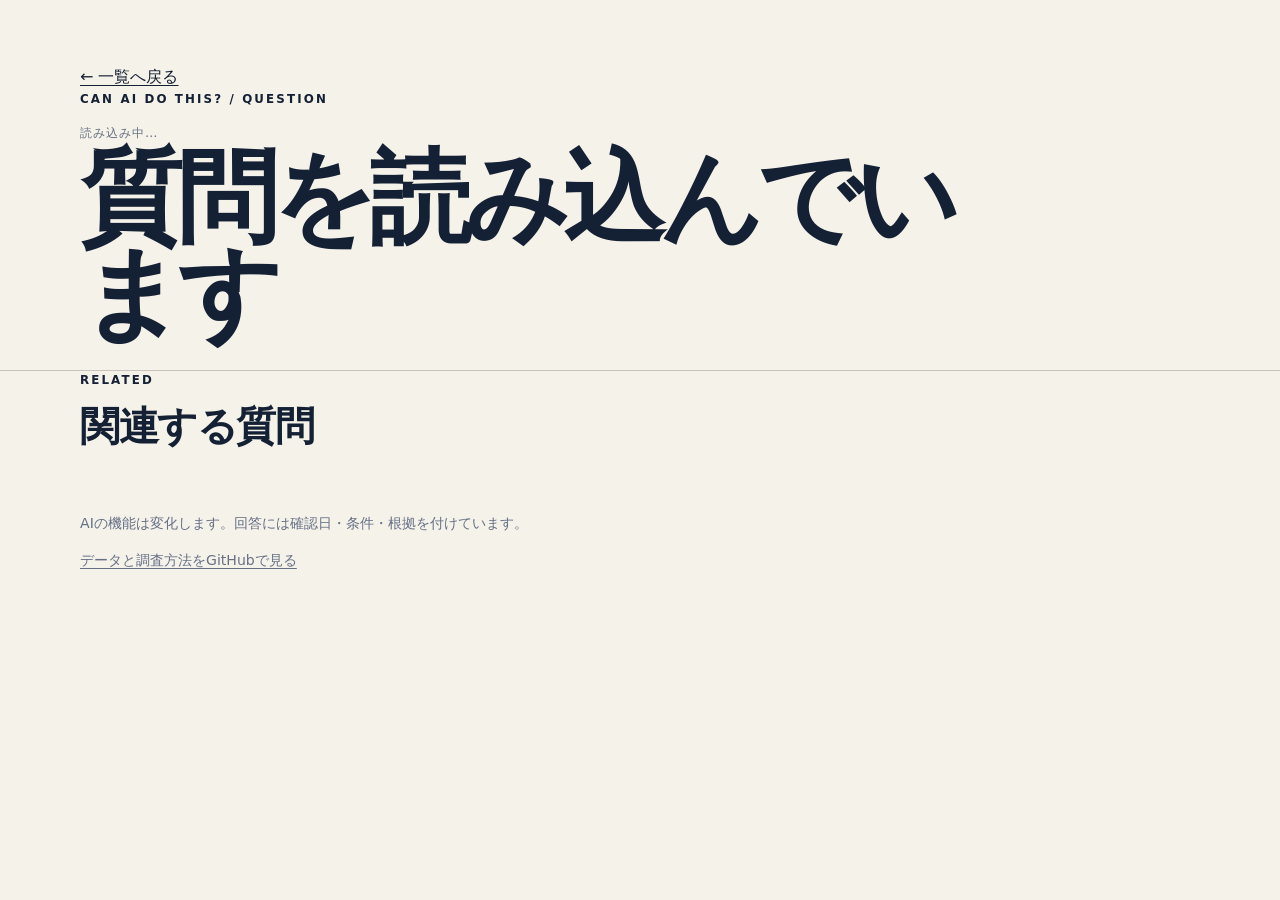
==== site/question.html @ d14f094f "Add dedicated question page" ====
<!doctype html>
<html lang="ja">
<head>
  <meta charset="utf-8">
  <meta name="viewport" content="width=device-width, initial-scale=1">
  <meta name="description" content="AIで実際に何ができるかを、公式情報と利用条件つきで確認する質問ページ。">
  <title>Can AI Do This?</title>
  <link rel="stylesheet" href="./styles.css">
</head>
<body>
  <header class="masthead question-masthead">
    <div class="wrap">
      <a class="back-link" href="./">← 一覧へ戻る</a>
      <p class="eyebrow">CAN AI DO THIS? / QUESTION</p>
      <p id="question-meta" class="question-id">読み込み中…</p>
      <h1 id="question-title" class="question-page-title">質問を読み込んでいます</h1>
      <div id="question-badge" class="question-page-badge"></div>
    </div>
  </header>

  <main class="wrap question-page">
    <section aria-label="回答">
      <div id="question-answers"></div>
      <p id="question-community" class="community" hidden></p>
    </section>

    <section class="related-section" aria-labelledby="related-heading">
      <p class="section-kicker">RELATED</p>
      <h2 id="related-heading" class="section-title">関連する質問</h2>
      <ul id="related-list" class="related-list"></ul>
    </section>

    <div id="question-error" class="error" hidden>
      <p>質問を読み込めませんでした。</p>
      <p class="muted"><a href="./">一覧から探し直す</a></p>
    </div>
  </main>

  <footer class="wrap footer">
    <p>
      AIの機能は変化します。回答には確認日・条件・根拠を付けています。
    </p>
    <p>
      <a href="https://github.com/Josh-Temple/can-ai-do-this">データと調査方法をGitHubで見る</a>
    </p>
  </footer>

  <script src="./question.js" defer></script>
</body>
</html>
---- site/styles.css ----
:root {
  --paper: #f5f2ea;
  --ink: #142033;
  --muted: #667085;
  --line: #c9c4b9;
  --soft: #e9e4d9;
  --yes: #1f6b4f;
  --partial: #8a5a12;
  --no: #8a2f2f;
  --unknown: #5d6470;
  --max: 1120px;
}

* { box-sizing: border-box; }

html {
  color-scheme: light;
  scroll-behavior: smooth;
}

body {
  margin: 0;
  background: var(--paper);
  color: var(--ink);
  font-family: Inter, "Noto Sans JP", ui-sans-serif, system-ui, -apple-system, BlinkMacSystemFont, "Segoe UI", sans-serif;
  line-height: 1.6;
}

a {
  color: inherit;
  text-underline-offset: 0.18em;
}

.wrap {
  width: min(var(--max), calc(100% - 36px));
  margin: 0 auto;
}

.masthead {
  padding: 64px 0 28px;
  border-bottom: 1px solid var(--line);
}

.eyebrow,
.section-kicker {
  margin: 0 0 14px;
  font-size: 0.74rem;
  letter-spacing: 0.18em;
  font-weight: 750;
}

h1 {
  margin: 0;
  max-width: 900px;
  font-size: clamp(2.6rem, 8vw, 6.4rem);
  line-height: 0.94;
  letter-spacing: -0.06em;
  font-weight: 760;
}

.lede {
  margin: 24px 0 0;
  font-size: clamp(1rem, 2.2vw, 1.3rem);
  color: var(--muted);
}

.search-row {
  display: grid;
  grid-template-columns: minmax(0, 1fr) 210px;
  gap: 18px;
  margin-top: 42px;
}

input,
select {
  width: 100%;
  border: 0;
  border-bottom: 2px solid var(--ink);
  border-radius: 0;
  background: transparent;
  color: var(--ink);
  font: inherit;
  padding: 12px 2px;
}

input {
  font-size: clamp(1.05rem, 2.2vw, 1.45rem);
}

select {
  font-size: 0.98rem;
}

input:focus,
select:focus {
  outline: 3px solid rgba(20, 32, 51, 0.13);
  outline-offset: 4px;
}

.meta-row {
  display: flex;
  justify-content: space-between;
  gap: 20px;
  padding-top: 14px;
  color: var(--muted);
  font-size: 0.86rem;
}

.comparison-section,
.detail-section {
  padding-top: 44px;
}

.section-head {
  display: flex;
  justify-content: space-between;
  align-items: end;
  gap: 28px;
  padding-bottom: 16px;
}

.section-title {
  margin: 0;
  font-size: clamp(1.65rem, 3.5vw, 2.5rem);
  letter-spacing: -0.035em;
  line-height: 1.1;
}

.section-note {
  max-width: 460px;
  margin: 0;
  color: var(--muted);
  font-size: 0.9rem;
}

.comparison-wrap {
  overflow-x: auto;
  border-top: 2px solid var(--ink);
  border-bottom: 1px solid var(--line);
}

.comparison-table {
  width: 100%;
  min-width: 860px;
  border-collapse: collapse;
  font-size: 0.88rem;
}

.comparison-table th,
.comparison-table td {
  padding: 14px 12px;
  border-bottom: 1px solid var(--line);
  vertical-align: top;
  text-align: left;
}

.comparison-table th {
  font-size: 0.73rem;
  letter-spacing: 0.08em;
  text-transform: uppercase;
  color: var(--muted);
  font-weight: 700;
}

.comparison-table tr:last-child td {
  border-bottom: 0;
}

.task-cell {
  min-width: 310px;
  font-size: 0.96rem;
  font-weight: 650;
}

#results {
  padding: 0 0 64px;
  border-top: 2px solid var(--ink);
}

.question {
  border-bottom: 1px solid var(--line);
  padding: 34px 0 30px;
  scroll-margin-top: 18px;
}

.question-head {
  display: grid;
  grid-template-columns: minmax(0, 1fr) auto;
  gap: 22px;
  align-items: start;
}

.question-id {
  margin: 0 0 7px;
  color: var(--muted);
  font-size: 0.78rem;
  letter-spacing: 0.08em;
  text-transform: uppercase;
}

.question h2 {
  margin: 0;
  max-width: 860px;
  font-size: clamp(1.4rem, 3.2vw, 2.15rem);
  line-height: 1.2;
  letter-spacing: -0.025em;
}

.answer-badge {
  display: inline-block;
  border: 1px solid currentColor;
  padding: 5px 8px;
  font-size: 0.72rem;
  font-weight: 760;
  letter-spacing: 0.04em;
  white-space: nowrap;
}

.answer-badge.yes { color: var(--yes); }
.answer-badge.partial { color: var(--partial); }
.answer-badge.no { color: var(--no); }
.answer-badge.unknown { color: var(--unknown); }

.answer {
  display: grid;
  grid-template-columns: 190px minmax(0, 1fr);
  gap: 26px;
  margin-top: 26px;
}

.answer + .answer {
  border-top: 1px dashed var(--line);
  padding-top: 24px;
}

.answer-meta {
  font-size: 0.82rem;
  color: var(--muted);
}

.answer-meta strong {
  display: block;
  color: var(--ink);
  font-size: 0.98rem;
  margin-bottom: 4px;
}

.answer-summary {
  margin-top: 0;
  font-size: 1.06rem;
}

.details {
  margin-top: 18px;
}

.details summary {
  cursor: pointer;
  width: fit-content;
  font-weight: 680;
}

.detail-grid {
  display: grid;
  grid-template-columns: 1fr 1fr;
  gap: 28px;
  margin-top: 20px;
}

.detail-grid h3,
.sources h3 {
  margin: 0 0 8px;
  font-size: 0.76rem;
  letter-spacing: 0.08em;
  text-transform: uppercase;
}

.detail-grid ul,
.sources ul {
  margin: 0;
  padding-left: 1.15rem;
}

.detail-grid li,
.sources li {
  margin: 0 0 7px;
}

.sources {
  margin-top: 22px;
  padding-top: 18px;
  border-top: 1px solid var(--soft);
}

.source-kind {
  color: var(--muted);
  font-size: 0.78rem;
}

.community {
  margin-top: 18px;
  color: var(--muted);
  font-size: 0.9rem;
}

.empty,
.error {
  padding: 64px 0;
  border-bottom: 1px solid var(--line);
}

.muted {
  color: var(--muted);
}

.footer {
  padding: 34px 0 60px;
  color: var(--muted);
  font-size: 0.88rem;
}

.footer p {
  max-width: 860px;
}

.sr-only {
  position: absolute;
  width: 1px;
  height: 1px;
  overflow: hidden;
  clip: rect(0, 0, 0, 0);
  white-space: nowrap;
}

@media (max-width: 720px) {
  .masthead { padding-top: 42px; }

  .search-row {
    grid-template-columns: 1fr;
    gap: 10px;
  }

  .meta-row,
  .section-head {
    align-items: flex-start;
    flex-direction: column;
    gap: 5px;
  }

  .comparison-section,
  .detail-section {
    padding-top: 36px;
  }

  .question-head {
    grid-template-columns: 1fr;
    gap: 14px;
  }

  .answer {
    grid-template-columns: 1fr;
    gap: 10px;
  }

  .detail-grid {
    grid-template-columns: 1fr;
  }
}
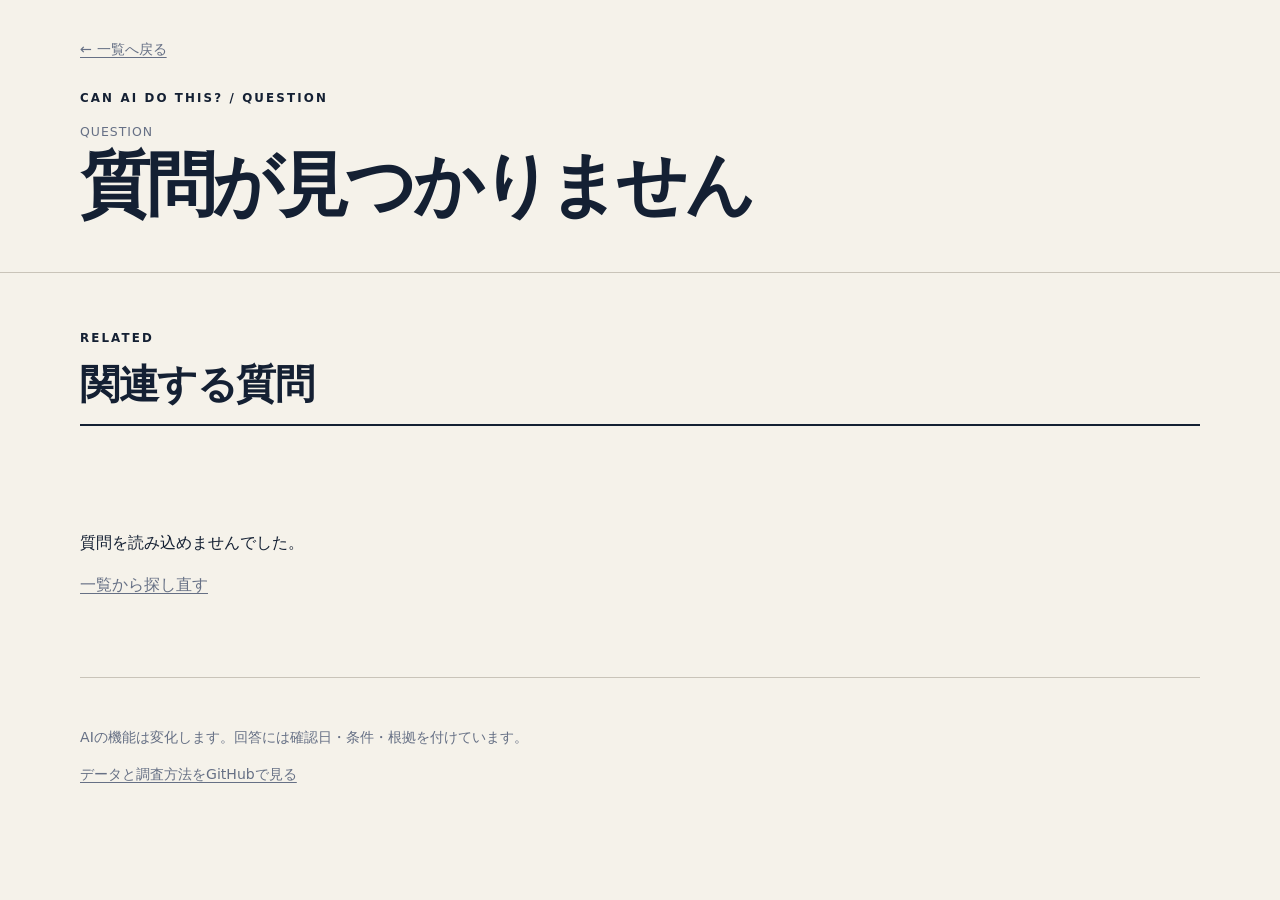
==== commit b25942b5: "Load shared freshness evaluator before page scripts" ====
--- a/site/question.html
+++ b/site/question.html
@@ -45,6 +45,7 @@
     </p>
   </footer>
 
+  <script src="./freshness.js" defer></script>
   <script src="./question.js" defer></script>
 </body>
 </html>
--- a/site/styles.css
+++ b/site/styles.css
@@ -366,3 +366,71 @@
     grid-template-columns: 1fr;
   }
 }
+
+
+.question-masthead {
+  padding-top: 36px;
+}
+
+.back-link {
+  display: inline-block;
+  margin-bottom: 28px;
+  color: var(--muted);
+  font-size: 0.9rem;
+}
+
+.question-page-title {
+  max-width: 980px;
+  font-size: clamp(2rem, 5.5vw, 4.6rem);
+  line-height: 1.04;
+}
+
+.question-page-badge {
+  margin-top: 22px;
+}
+
+.question-page {
+  padding-top: 12px;
+}
+
+.question-page-answer {
+  padding: 30px 0 34px;
+  margin-top: 0;
+  border-bottom: 1px solid var(--line);
+}
+
+.related-section {
+  padding: 44px 0 24px;
+}
+
+.related-list {
+  list-style: none;
+  margin: 18px 0 0;
+  padding: 0;
+  border-top: 2px solid var(--ink);
+}
+
+.related-list li {
+  display: flex;
+  justify-content: space-between;
+  gap: 24px;
+  padding: 15px 0;
+  border-bottom: 1px solid var(--line);
+}
+
+.related-list li span {
+  flex: 0 0 auto;
+  color: var(--muted);
+  font-size: 0.82rem;
+}
+
+@media (max-width: 720px) {
+  .question-page-answer {
+    padding-top: 24px;
+  }
+
+  .related-list li {
+    flex-direction: column;
+    gap: 3px;
+  }
+}
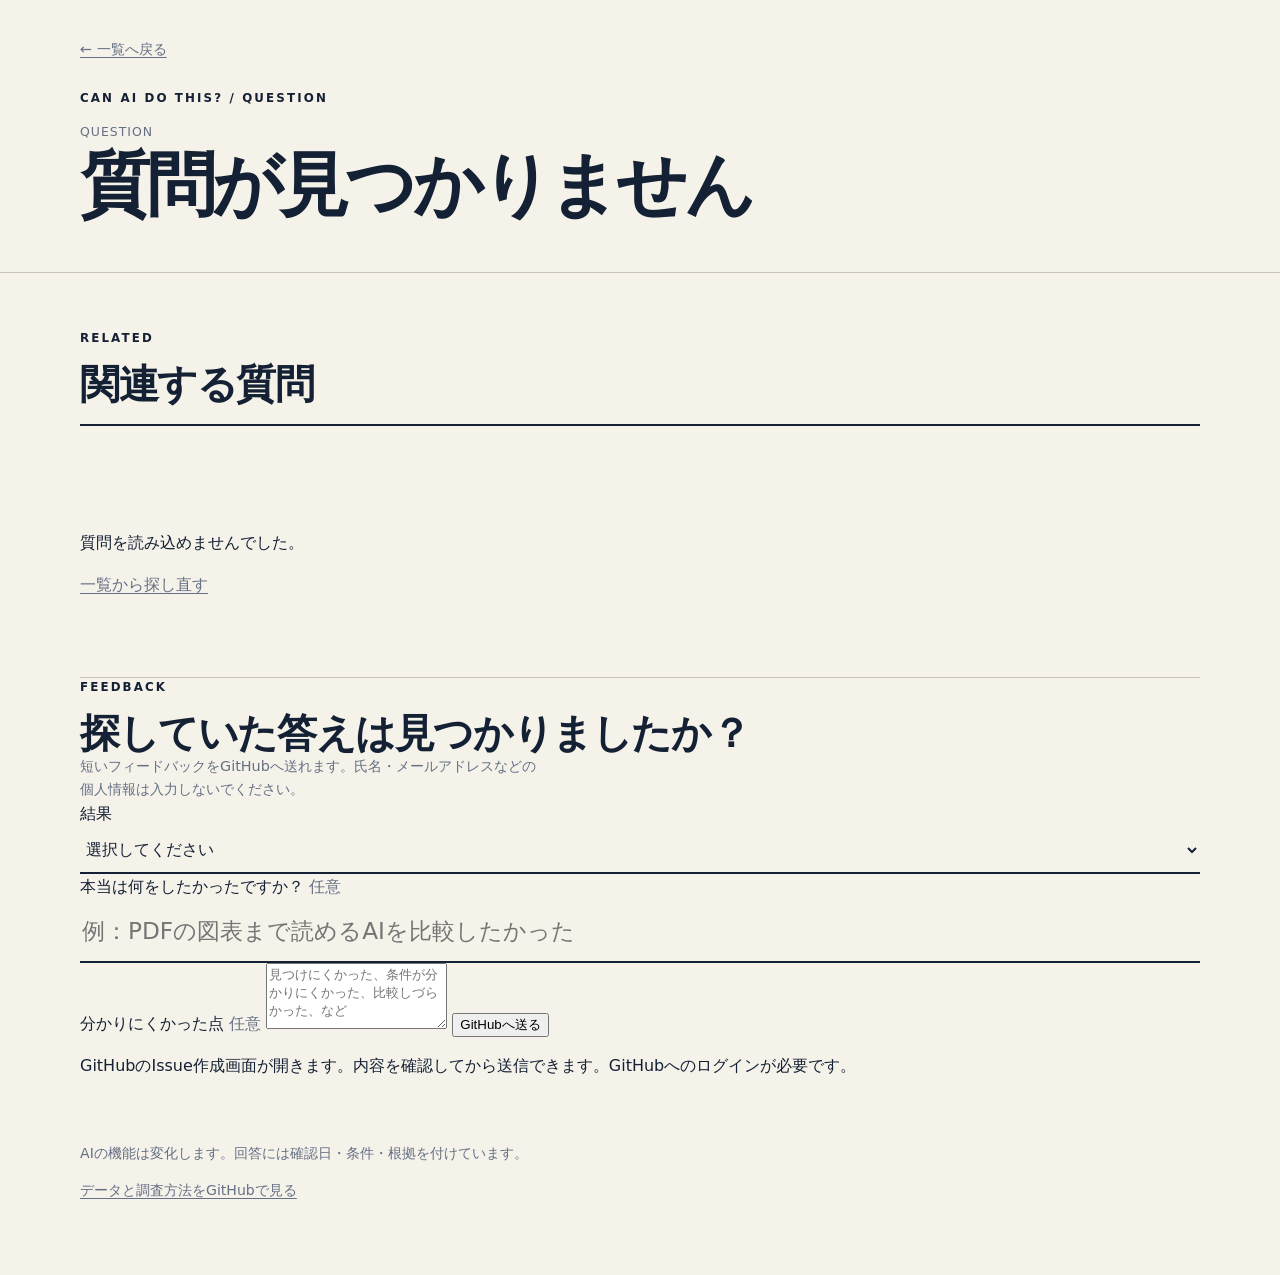
==== commit a1a179b9: "Add question-page feedback form" ====
--- a/site/question.html
+++ b/site/question.html
@@ -24,6 +24,13 @@
       <p id="question-community" class="community" hidden></p>
     </section>
 
+    <section id="comparison-peers-section" class="related-section" aria-labelledby="comparison-peers-heading" hidden>
+      <p class="section-kicker">COMPARE</p>
+      <h2 id="comparison-peers-heading" class="section-title">同じタスクを他製品で比較</h2>
+      <p class="section-note">同じカテゴリ内で、タスク検索語の重なりが大きい質問を表示します。各製品の回答と条件は個別ページで確認できます。</p>
+      <ul id="comparison-peers-list" class="related-list"></ul>
+    </section>
+
     <section class="related-section" aria-labelledby="related-heading">
       <p class="section-kicker">RELATED</p>
       <h2 id="related-heading" class="section-title">関連する質問</h2>
@@ -34,6 +41,31 @@
       <p>質問を読み込めませんでした。</p>
       <p class="muted"><a href="./">一覧から探し直す</a></p>
     </div>
+
+    <section class="feedback-section" aria-labelledby="feedback-heading">
+      <p class="section-kicker">FEEDBACK</p>
+      <h2 id="feedback-heading" class="section-title">探していた答えは見つかりましたか？</h2>
+      <p class="section-note feedback-note">短いフィードバックをGitHubへ送れます。氏名・メールアドレスなどの個人情報は入力しないでください。</p>
+
+      <form id="feedback-form" class="feedback-form">
+        <label for="feedback-outcome">結果</label>
+        <select id="feedback-outcome" required>
+          <option value="">選択してください</option>
+          <option value="見つかった">見つかった</option>
+          <option value="一部見つかった">一部見つかった</option>
+          <option value="見つからなかった">見つからなかった</option>
+        </select>
+
+        <label for="feedback-intent">本当は何をしたかったですか？ <span class="muted">任意</span></label>
+        <input id="feedback-intent" type="text" maxlength="300" autocomplete="off" placeholder="例：PDFの図表まで読めるAIを比較したかった">
+
+        <label for="feedback-confusion">分かりにくかった点 <span class="muted">任意</span></label>
+        <textarea id="feedback-confusion" rows="4" maxlength="1000" placeholder="見つけにくかった、条件が分かりにくかった、比較しづらかった、など"></textarea>
+
+        <button class="feedback-submit" type="submit">GitHubへ送る</button>
+        <p class="feedback-help">GitHubのIssue作成画面が開きます。内容を確認してから送信できます。GitHubへのログインが必要です。</p>
+      </form>
+    </section>
   </main>
 
   <footer class="wrap footer">
@@ -46,6 +78,7 @@
   </footer>
 
   <script src="./freshness.js" defer></script>
+  <script src="./feedback.js" defer></script>
   <script src="./question.js" defer></script>
 </body>
 </html>
--- a/site/styles.css
+++ b/site/styles.css
@@ -71,6 +71,38 @@
   margin-top: 42px;
 }
 
+.quick-queries {
+  display: flex;
+  flex-wrap: wrap;
+  gap: 7px 12px;
+  align-items: center;
+  margin-top: 14px;
+  color: var(--muted);
+  font-size: 0.82rem;
+}
+
+.quick-queries button {
+  appearance: none;
+  border: 0;
+  border-bottom: 1px solid var(--line);
+  border-radius: 0;
+  background: transparent;
+  color: var(--ink);
+  cursor: pointer;
+  font: inherit;
+  padding: 2px 0;
+}
+
+.quick-queries button:hover,
+.quick-queries button:focus-visible {
+  border-bottom-color: var(--ink);
+}
+
+.quick-queries button:focus-visible {
+  outline: 3px solid rgba(20, 32, 51, 0.13);
+  outline-offset: 3px;
+}
+
 input,
 select {
   width: 100%;
@@ -340,6 +372,65 @@
     gap: 10px;
   }
 
+  .quick-queries {
+    gap: 6px 10px;
+  }
+
+  .comparison-wrap {
+    overflow-x: visible;
+  }
+
+  .comparison-table {
+    min-width: 0;
+  }
+
+  .comparison-table thead {
+    display: none;
+  }
+
+  .comparison-table,
+  .comparison-table tbody,
+  .comparison-table tr {
+    display: block;
+    width: 100%;
+  }
+
+  .comparison-table tr {
+    padding: 14px 0;
+    border-bottom: 1px solid var(--line);
+  }
+
+  .comparison-table tr:last-child {
+    border-bottom: 0;
+  }
+
+  .comparison-table td {
+    display: grid;
+    grid-template-columns: 6.7rem minmax(0, 1fr);
+    gap: 10px;
+    padding: 4px 0;
+    border-bottom: 0;
+  }
+
+  .comparison-table td::before {
+    content: attr(data-label);
+    color: var(--muted);
+    font-size: 0.72rem;
+    font-weight: 700;
+    letter-spacing: 0.05em;
+  }
+
+  .comparison-table .task-cell {
+    display: block;
+    min-width: 0;
+    padding-bottom: 9px;
+    font-size: 1rem;
+  }
+
+  .comparison-table .task-cell::before {
+    display: none;
+  }
+
   .meta-row,
   .section-head {
     align-items: flex-start;
@@ -434,3 +525,37 @@
     gap: 3px;
   }
 }
+
+
+.review-hint {
+  margin-top: 4px;
+  color: var(--muted);
+  font-size: 0.72rem;
+  white-space: nowrap;
+}
+
+.review-hint.due,
+.freshness-due {
+  color: var(--partial);
+  font-weight: 720;
+}
+
+.freshness-warning {
+  margin: 0 0 16px;
+  padding: 11px 14px;
+  border-left: 3px solid var(--partial);
+  background: var(--soft);
+  font-size: 0.9rem;
+}
+
+.freshness-flag {
+  display: inline-block;
+  margin-left: 10px;
+  border: 1px solid var(--partial);
+  padding: 5px 8px;
+  color: var(--partial);
+  font-size: 0.72rem;
+  font-weight: 760;
+  letter-spacing: 0.04em;
+  white-space: nowrap;
+}
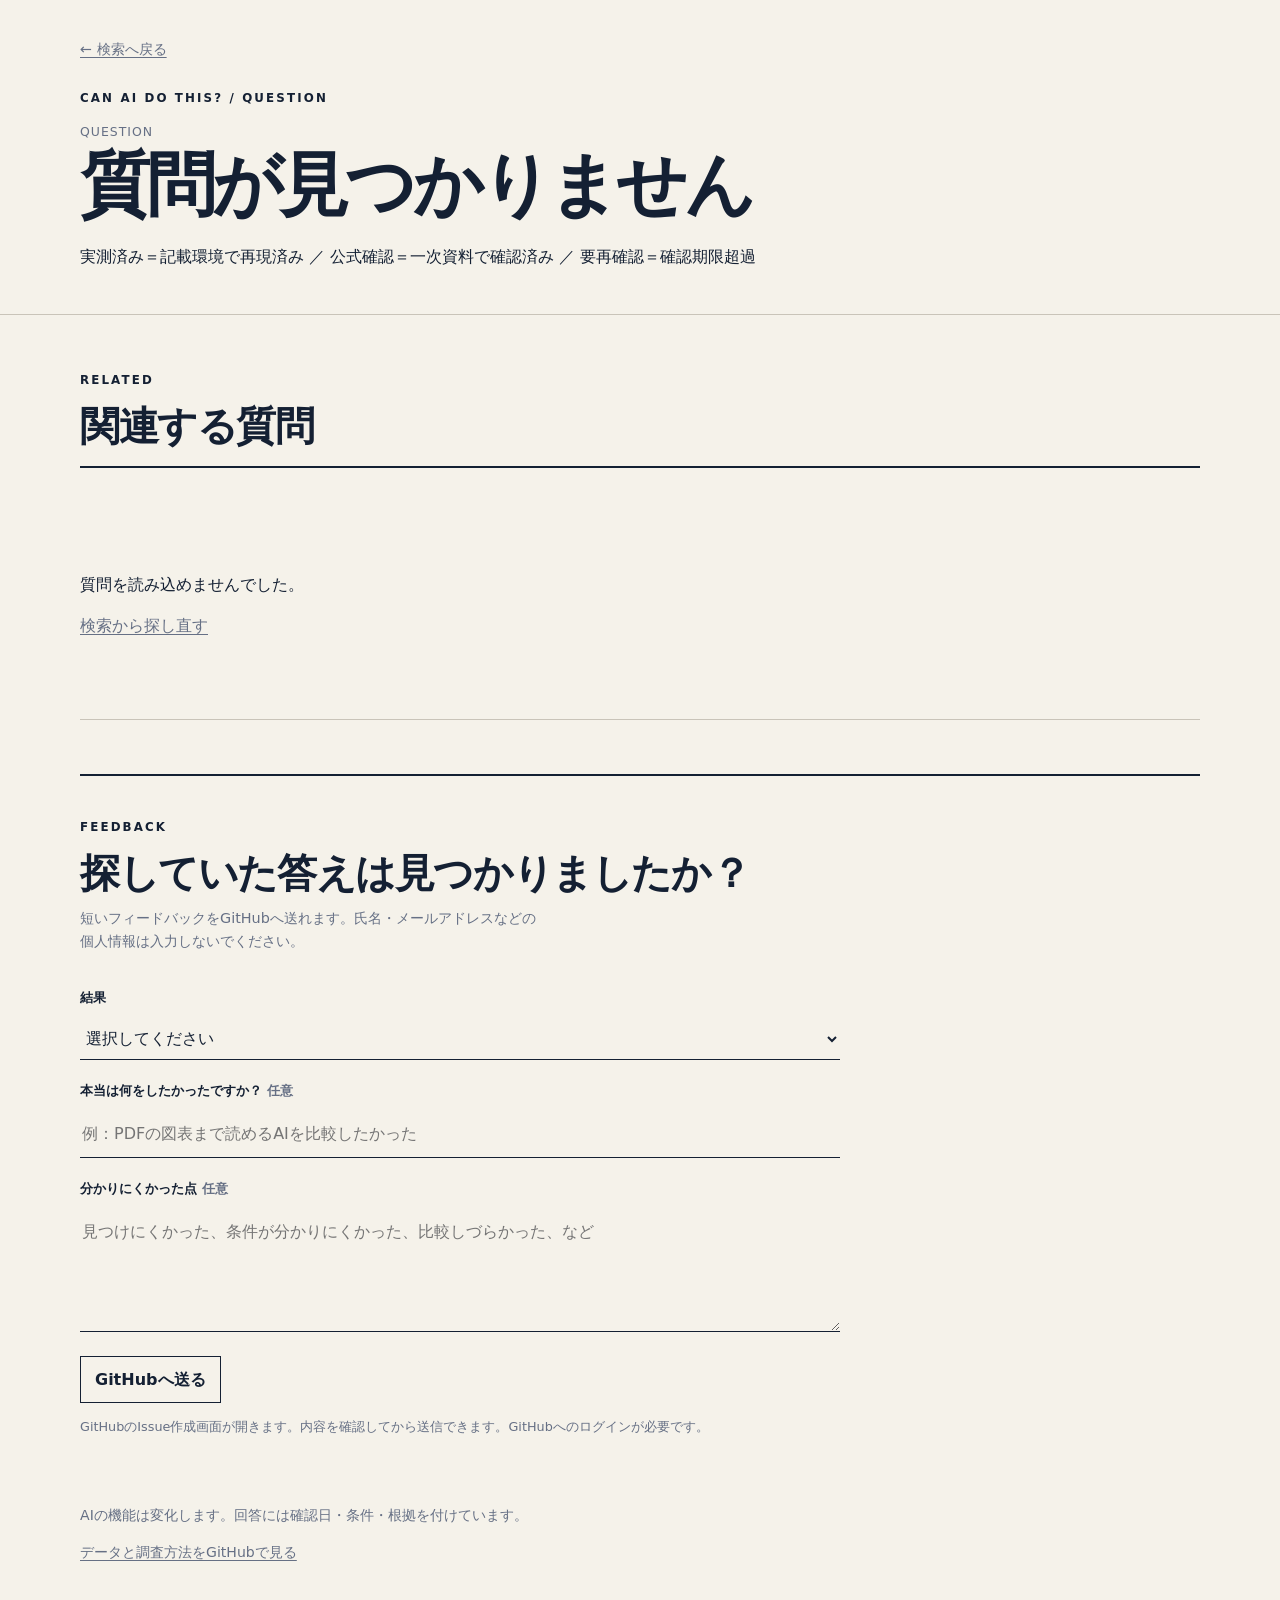
==== commit 8e4ad86a: "Clarify evidence and question navigation" ====
--- a/site/question.html
+++ b/site/question.html
@@ -10,11 +10,12 @@
 <body>
   <header class="masthead question-masthead">
     <div class="wrap">
-      <a class="back-link" href="./">← 一覧へ戻る</a>
+      <a class="back-link" href="./">← 検索へ戻る</a>
       <p class="eyebrow">CAN AI DO THIS? / QUESTION</p>
       <p id="question-meta" class="question-id">読み込み中…</p>
       <h1 id="question-title" class="question-page-title">質問を読み込んでいます</h1>
       <div id="question-badge" class="question-page-badge"></div>
+      <p class="evidence-key question-evidence-key">実測済み＝記載環境で再現済み ／ 公式確認＝一次資料で確認済み ／ 要再確認＝確認期限超過</p>
     </div>
   </header>
 
@@ -27,7 +28,7 @@
     <section id="comparison-peers-section" class="related-section" aria-labelledby="comparison-peers-heading" hidden>
       <p class="section-kicker">COMPARE</p>
       <h2 id="comparison-peers-heading" class="section-title">同じタスクを他製品で比較</h2>
-      <p class="section-note">同じカテゴリ内で、タスク検索語の重なりが大きい質問を表示します。各製品の回答と条件は個別ページで確認できます。</p>
+      <p class="section-note">同じタスクに近い質問を製品横断で表示します。各製品の条件と根拠は個別ページで確認できます。</p>
       <ul id="comparison-peers-list" class="related-list"></ul>
     </section>
 
@@ -39,7 +40,7 @@
 
     <div id="question-error" class="error" hidden>
       <p>質問を読み込めませんでした。</p>
-      <p class="muted"><a href="./">一覧から探し直す</a></p>
+      <p class="muted"><a href="./">検索から探し直す</a></p>
     </div>
 
     <section class="feedback-section" aria-labelledby="feedback-heading">
@@ -69,12 +70,8 @@
   </main>
 
   <footer class="wrap footer">
-    <p>
-      AIの機能は変化します。回答には確認日・条件・根拠を付けています。
-    </p>
-    <p>
-      <a href="https://github.com/Josh-Temple/can-ai-do-this">データと調査方法をGitHubで見る</a>
-    </p>
+    <p>AIの機能は変化します。回答には確認日・条件・根拠を付けています。</p>
+    <p><a href="https://github.com/Josh-Temple/can-ai-do-this">データと調査方法をGitHubで見る</a></p>
   </footer>
 
   <script src="./freshness.js" defer></script>
--- a/site/styles.css
+++ b/site/styles.css
@@ -559,3 +559,94 @@
   letter-spacing: 0.04em;
   white-space: nowrap;
 }
+
+
+.feedback-section {
+  margin-top: 54px;
+  padding: 42px 0 18px;
+  border-top: 2px solid var(--ink);
+}
+
+.feedback-note {
+  margin-top: 12px;
+}
+
+.feedback-form {
+  display: grid;
+  grid-template-columns: minmax(0, 1fr);
+  gap: 10px;
+  max-width: 760px;
+  margin-top: 24px;
+}
+
+.feedback-form label {
+  margin-top: 10px;
+  font-size: 0.82rem;
+  font-weight: 700;
+}
+
+.feedback-form select,
+.feedback-form input,
+.feedback-form textarea {
+  width: 100%;
+  border: 0;
+  border-bottom: 1px solid var(--ink);
+  border-radius: 0;
+  background: transparent;
+  color: var(--ink);
+  font: inherit;
+  padding: 10px 2px;
+}
+
+.feedback-form textarea {
+  min-height: 7.5rem;
+  resize: vertical;
+}
+
+.feedback-form select:focus,
+.feedback-form input:focus,
+.feedback-form textarea:focus {
+  outline: 3px solid rgba(20, 32, 51, 0.13);
+  outline-offset: 4px;
+}
+
+.feedback-submit {
+  width: fit-content;
+  margin-top: 14px;
+  border: 1px solid var(--ink);
+  border-radius: 0;
+  background: transparent;
+  color: var(--ink);
+  cursor: pointer;
+  font: inherit;
+  font-weight: 720;
+  padding: 10px 14px;
+}
+
+.feedback-submit:hover,
+.feedback-submit:focus-visible {
+  background: var(--ink);
+  color: var(--paper);
+}
+
+.feedback-submit:focus-visible {
+  outline: 3px solid rgba(20, 32, 51, 0.13);
+  outline-offset: 4px;
+}
+
+.feedback-help {
+  margin: 4px 0 0;
+  color: var(--muted);
+  font-size: 0.8rem;
+}
+
+@media (max-width: 720px) {
+  .feedback-section {
+    margin-top: 40px;
+    padding-top: 32px;
+  }
+
+  .feedback-submit {
+    width: 100%;
+  }
+}
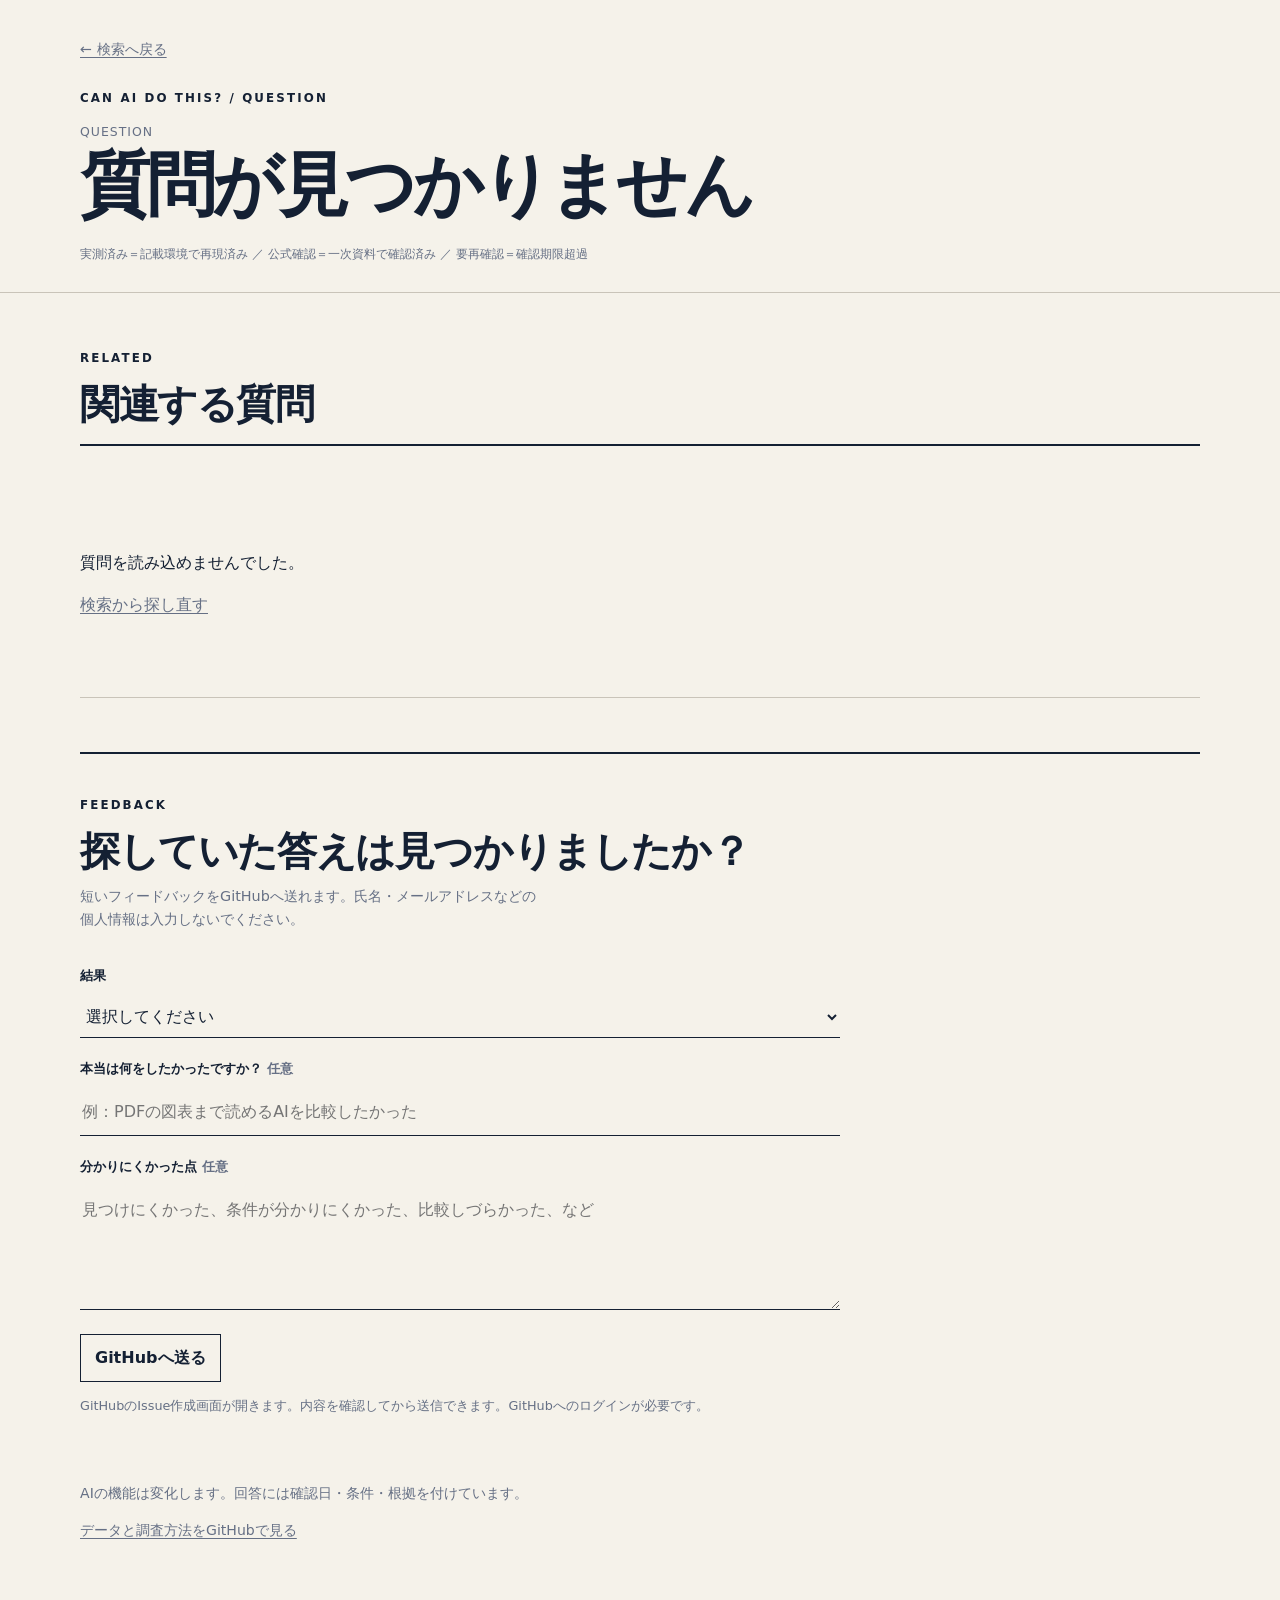
==== commit 19aa3fc2: "Preserve search navigation when returning" ====
--- a/site/question.html
+++ b/site/question.html
@@ -10,7 +10,7 @@
 <body>
   <header class="masthead question-masthead">
     <div class="wrap">
-      <a class="back-link" href="./">← 検索へ戻る</a>
+      <a id="back-link" class="back-link" href="./">← 検索へ戻る</a>
       <p class="eyebrow">CAN AI DO THIS? / QUESTION</p>
       <p id="question-meta" class="question-id">読み込み中…</p>
       <h1 id="question-title" class="question-page-title">質問を読み込んでいます</h1>
--- a/site/styles.css
+++ b/site/styles.css
@@ -650,3 +650,91 @@
     width: 100%;
   }
 }
+
+
+/* Search-first information architecture */
+.intro-state {
+  display: flex;
+  justify-content: space-between;
+  align-items: end;
+  gap: 32px;
+  padding: 46px 0 34px;
+  border-bottom: 1px solid var(--line);
+}
+
+.intro-note {
+  margin-top: 12px;
+  max-width: 680px;
+}
+
+.text-button {
+  appearance: none;
+  flex: 0 0 auto;
+  border: 0;
+  border-bottom: 1px solid var(--ink);
+  border-radius: 0;
+  background: transparent;
+  color: var(--ink);
+  cursor: pointer;
+  font: inherit;
+  font-weight: 680;
+  padding: 3px 0;
+}
+
+.text-button:hover,
+.text-button:focus-visible {
+  border-bottom-width: 2px;
+}
+
+.text-button:focus-visible {
+  outline: 3px solid rgba(20, 32, 51, 0.13);
+  outline-offset: 4px;
+}
+
+.evidence-key {
+  margin: -4px 0 14px;
+  color: var(--muted);
+  font-size: 0.78rem;
+}
+
+.question-evidence-key {
+  margin: 14px 0 0;
+}
+
+.empty .text-button {
+  margin-top: 10px;
+}
+
+.question-page-answer {
+  grid-template-columns: minmax(0, 1fr) 210px;
+  gap: 38px;
+}
+
+.question-page-answer .answer-meta {
+  border-left: 1px solid var(--line);
+  padding-left: 18px;
+}
+
+@media (max-width: 720px) {
+  .intro-state {
+    align-items: flex-start;
+    flex-direction: column;
+    gap: 18px;
+    padding-top: 36px;
+  }
+
+  .question-page-answer {
+    grid-template-columns: 1fr;
+    gap: 22px;
+  }
+
+  .question-page-answer .answer-meta {
+    border-top: 1px solid var(--line);
+    border-left: 0;
+    padding: 16px 0 0;
+  }
+
+  .evidence-key {
+    line-height: 1.7;
+  }
+}
